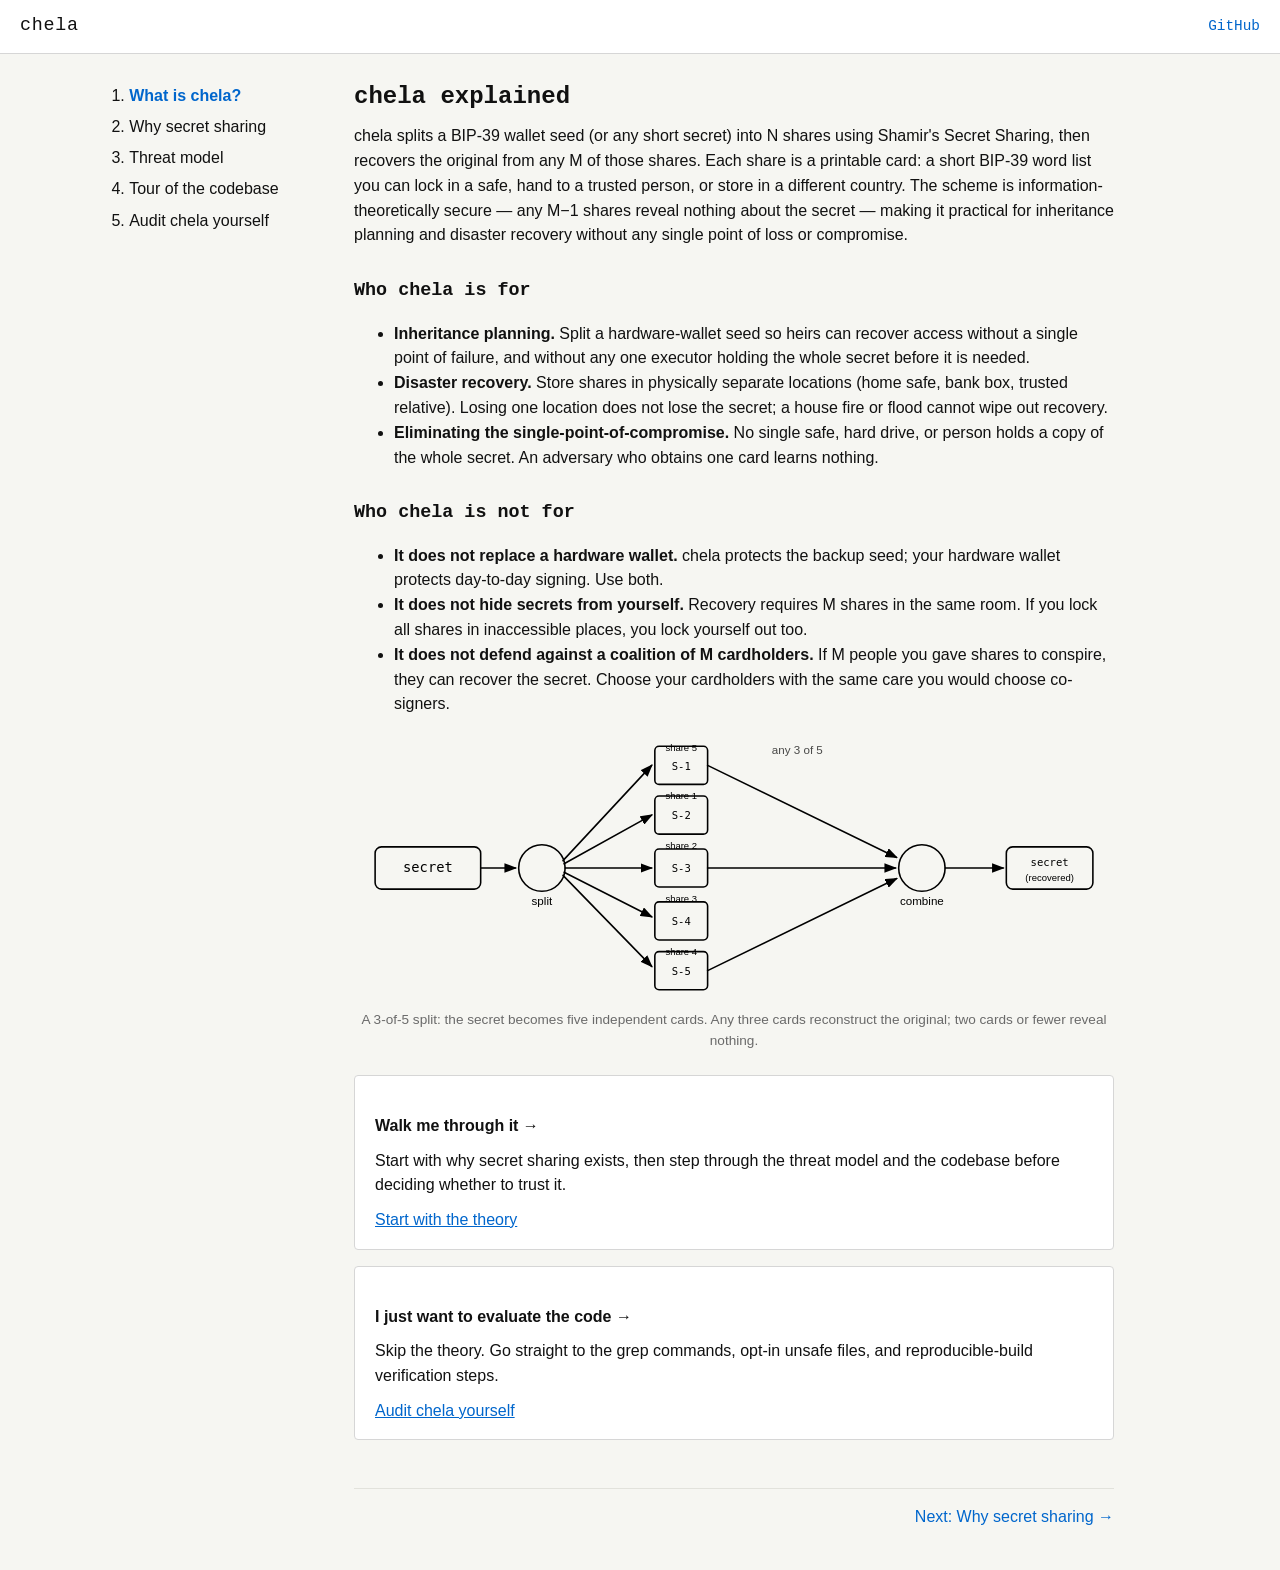
==== web/index.html @ abb9ce47 "Cleanup pass + explainer site foundation Two initiatives.  Cleanup and simplification: - Removed the" ====
<!DOCTYPE html>
<html lang="en">
<head>
  <meta charset="utf-8">
  <meta name="viewport" content="width=device-width, initial-scale=1">
  <title>chela explained</title>
  <link rel="stylesheet" href="assets/css/site.css">
</head>
<body>
  <header class="topbar">
    <a href="index.html" class="brand">chela</a>
    <a href="https://github.com/SecretSplitKit/Chela" class="repo-link">GitHub</a>
  </header>

  <div class="layout">
    <nav class="sidebar" aria-label="Table of contents">
      <button class="hamburger" aria-label="Toggle sidebar">≡</button>
      <ol>
        <li><a href="index.html">What is chela?</a></li>
        <li><a href="chapter-1-shamir.html">Why secret sharing</a></li>
        <li><a href="chapter-2-threat-model.html">Threat model</a></li>
        <li><a href="chapter-3-touring.html">Tour of the codebase</a></li>
        <li><a href="chapter-4-evaluating.html">Audit chela yourself</a></li>
      </ol>
    </nav>

    <main class="content">
      <h1>chela explained</h1>

      <p>
        chela splits a BIP-39 wallet seed (or any short secret) into N shares using
        Shamir's Secret Sharing, then recovers the original from any M of those shares.
        Each share is a printable card: a short BIP-39 word list you can lock in a safe,
        hand to a trusted person, or store in a different country.
        The scheme is information-theoretically secure — any M−1 shares reveal nothing
        about the secret — making it practical for inheritance planning and disaster
        recovery without any single point of loss or compromise.
      </p>

      <h2>Who chela is for</h2>
      <ul>
        <li>
          <strong>Inheritance planning.</strong> Split a hardware-wallet seed so heirs can
          recover access without a single point of failure, and without any one executor
          holding the whole secret before it is needed.
        </li>
        <li>
          <strong>Disaster recovery.</strong> Store shares in physically separate locations
          (home safe, bank box, trusted relative). Losing one location does not lose the
          secret; a house fire or flood cannot wipe out recovery.
        </li>
        <li>
          <strong>Eliminating the single-point-of-compromise.</strong> No single safe, hard
          drive, or person holds a copy of the whole secret. An adversary who obtains one
          card learns nothing.
        </li>
      </ul>

      <h2>Who chela is not for</h2>
      <ul>
        <li>
          <strong>It does not replace a hardware wallet.</strong> chela protects the backup
          seed; your hardware wallet protects day-to-day signing. Use both.
        </li>
        <li>
          <strong>It does not hide secrets from yourself.</strong> Recovery requires M
          shares in the same room. If you lock all shares in inaccessible places, you lock
          yourself out too.
        </li>
        <li>
          <strong>It does not defend against a coalition of M cardholders.</strong> If M
          people you gave shares to conspire, they can recover the secret. Choose your
          cardholders with the same care you would choose co-signers.
        </li>
      </ul>

      <figure>
        <img src="assets/svg/secret-to-shares.svg"
             alt="Diagram: a secret is split into five shares; any three combine back into the secret.">
        <figcaption>
          A 3-of-5 split: the secret becomes five independent cards. Any three cards
          reconstruct the original; two cards or fewer reveal nothing.
        </figcaption>
      </figure>

      <div class="card">
        <h3>Walk me through it →</h3>
        <p>
          Start with why secret sharing exists, then step through the threat model and the
          codebase before deciding whether to trust it.
        </p>
        <a href="chapter-1-shamir.html">Start with the theory</a>
      </div>

      <div class="card">
        <h3>I just want to evaluate the code →</h3>
        <p>
          Skip the theory. Go straight to the grep commands, opt-in unsafe files, and
          reproducible-build verification steps.
        </p>
        <a href="chapter-4-evaluating.html">Audit chela yourself</a>
      </div>

      <nav class="page-nav" aria-label="Pagination">
        <span class="prev"></span>
        <a class="next" href="chapter-1-shamir.html">Next: Why secret sharing →</a>
      </nav>
    </main>
  </div>

  <script src="assets/js/nav.js" defer></script>
  <script src="assets/js/permalink.js" defer></script>
</body>
</html>
---- web/assets/css/site.css ----
:root {
  --bg: #f6f6f2;
  --card: #ffffff;
  --ink: #111111;
  --muted: #6a6a6a;
  --soft: #d6d6d6;
  --hr: #e2e2dc;
  --accent: #0066cc;
  --accent-bg: #e8f1fb;
  --warn: #b35900;
  --warn-bg: #fff4d9;
  --ok: #1b6e2b;
  --ok-bg: #e6f5ea;
  --err: #a3210f;
  --err-bg: #fbe9e6;
  --mono: ui-monospace, "SF Mono", Menlo, Consolas, monospace;
  --sans: -apple-system, BlinkMacSystemFont, "Segoe UI", Roboto, sans-serif;
}

* { box-sizing: border-box; }
html, body { margin: 0; padding: 0; }
body {
  background: var(--bg);
  color: var(--ink);
  font: 16px/1.55 var(--sans);
}

/* Top bar */
.topbar {
  display: flex; justify-content: space-between; align-items: center;
  padding: 0.75rem 1.25rem;
  background: var(--card);
  border-bottom: 1px solid var(--soft);
  font-family: var(--mono);
}
.topbar .brand { font-size: 1.15rem; color: var(--ink); text-decoration: none; letter-spacing: 0.04em; }
.topbar .repo-link { color: var(--accent); text-decoration: none; font-size: 0.9rem; }
.topbar .repo-link:hover { text-decoration: underline; }

/* Layout grid */
.layout { display: grid; grid-template-columns: 220px minmax(0, 760px); gap: 1.5rem; padding: 1.5rem 1.25rem; max-width: 1100px; margin: 0 auto; }

/* Sidebar */
.sidebar { position: sticky; top: 1.5rem; align-self: start; }
.sidebar ol { margin: 0; padding-left: 1.2rem; }
.sidebar li { margin: 0.4rem 0; }
.sidebar a { color: var(--ink); text-decoration: none; }
.sidebar a:hover { color: var(--accent); text-decoration: underline; }
.sidebar a.active { color: var(--accent); font-weight: 600; }

/* Main content */
.content h1 { font-family: var(--mono); font-size: 1.5rem; margin: 0 0 0.5rem 0; }
.content h2 { font-family: var(--mono); font-size: 1.15rem; margin: 1.8rem 0 0.6rem 0; }
.content h3 { font-family: var(--sans); font-size: 1.0rem; margin: 1.4rem 0 0.4rem 0; }
.content p { margin: 0.6rem 0; }
.content a { color: var(--accent); }
.content a.src {
  font-family: var(--mono);
  font-size: 0.92em;
  background: var(--accent-bg);
  padding: 0.1em 0.35em;
  border-radius: 3px;
  text-decoration: none;
}
.content a.src:hover { text-decoration: underline; }

/* Cards */
.card { background: var(--card); border: 1px solid var(--soft); border-radius: 4px; padding: 1rem 1.25rem; margin: 1rem 0; }
.card.warn { background: var(--warn-bg); border-color: var(--warn); }
.card.ok   { background: var(--ok-bg);   border-color: var(--ok); }
.card.err  { background: var(--err-bg);  border-color: var(--err); }

/* Tables */
.content table { width: 100%; border-collapse: collapse; margin: 1rem 0; font-size: 0.95rem; }
.content th, .content td { border-bottom: 1px solid var(--hr); padding: 0.4rem 0.5rem; text-align: left; vertical-align: top; }
.content th { font-family: var(--mono); font-weight: 600; }

/* Code blocks */
.content pre { background: #fafaf6; border: 1px solid var(--hr); border-radius: 3px; padding: 0.75rem 1rem; overflow-x: auto; font-family: var(--mono); font-size: 0.9rem; }
.content code { font-family: var(--mono); font-size: 0.92em; background: #fafaf6; padding: 0.05em 0.3em; border-radius: 2px; }
.content pre code { background: none; padding: 0; }

/* SVG illustrations */
.content figure { margin: 1.5rem 0; text-align: center; }
.content figure svg, .content figure img { max-width: 100%; height: auto; }
.content figcaption { color: var(--muted); font-size: 0.85rem; margin-top: 0.4rem; }

/* Page navigation (prev/next) */
.page-nav { display: flex; justify-content: space-between; margin: 3rem 0 1rem; padding-top: 1rem; border-top: 1px solid var(--hr); }
.page-nav a { color: var(--accent); text-decoration: none; }
.page-nav a:hover { text-decoration: underline; }
.page-nav .prev::before { content: ""; }
.page-nav .next::after { content: ""; }

/* "Coming soon" inline marker (used where a chapter forward-references a page that lives in a later sub-project) */
.coming-soon { color: var(--muted); font-style: italic; }
.coming-soon::before { content: "[coming soon] "; font-style: normal; }

/* Hamburger (mobile) */
.hamburger { display: none; background: none; border: 1px solid var(--soft); border-radius: 3px; padding: 0.3rem 0.6rem; cursor: pointer; font: 1rem var(--mono); }

/* Responsive */
@media (max-width: 768px) {
  .layout { grid-template-columns: 1fr; }
  .sidebar { position: static; }
  .sidebar.collapsed { display: none; }
  .hamburger { display: inline-block; }
}

/* Mermaid. The raw flowchart source stays hidden; the static SVG fallback shows
   instead. mermaid-lazy.js swaps the two only after Mermaid loads and renders. */
pre.mermaid { background: transparent; border: none; padding: 0; text-align: center; display: none; }
img.mermaid-fallback { display: block; margin: 0 auto; max-width: 100%; }
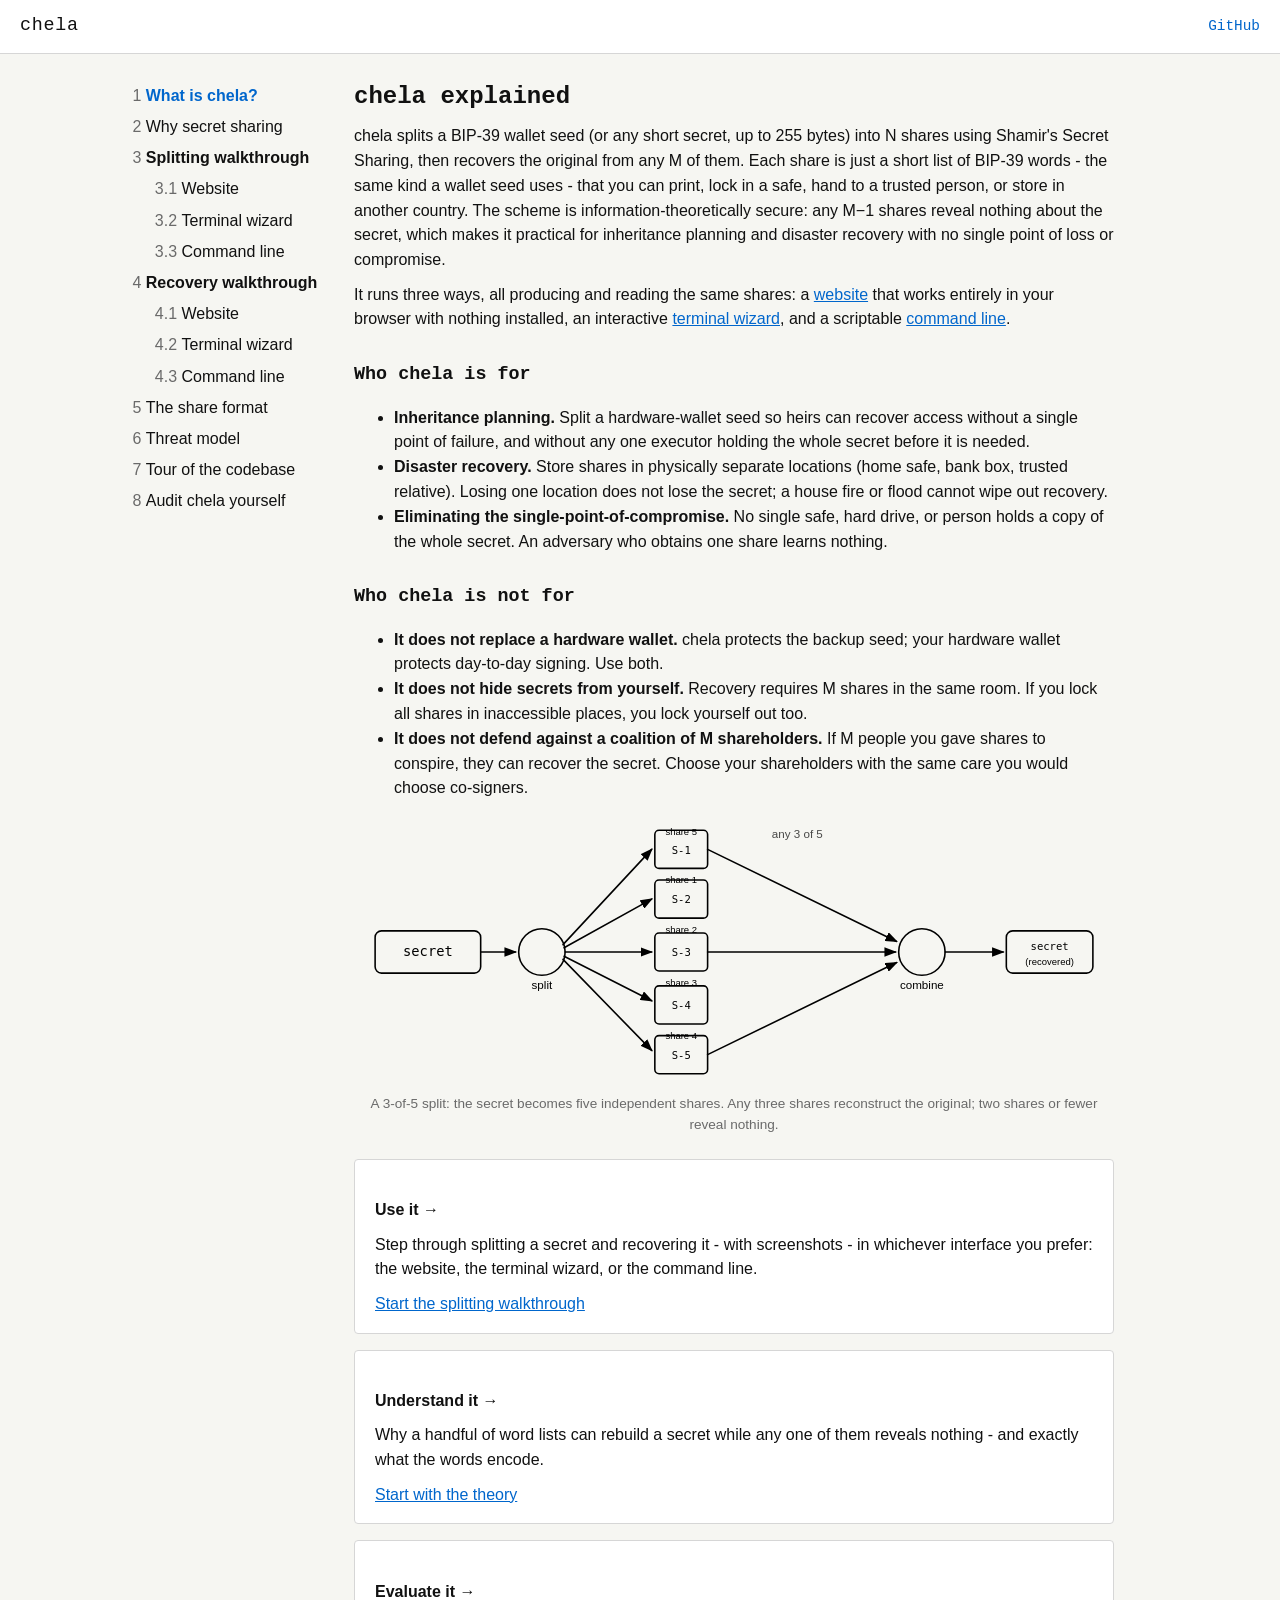
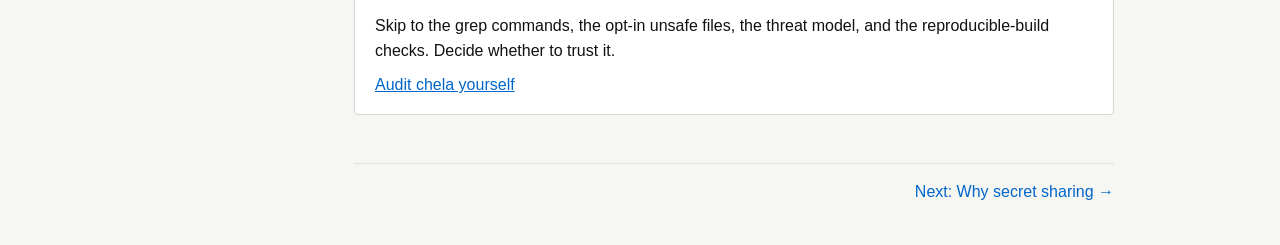
==== commit fc96f6bb: "docs(web): add CLI/TUI/website walkthroughs and the share-format chapter Expand the GitHub Pages exp" ====
--- a/web/index.html
+++ b/web/index.html
@@ -18,6 +18,21 @@
       <ol>
         <li><a href="index.html">What is chela?</a></li>
         <li><a href="chapter-1-shamir.html">Why secret sharing</a></li>
+        <li><span class="group">Splitting walkthrough</span>
+          <ol>
+            <li><a href="split-web.html">Website</a></li>
+            <li><a href="split-tui.html">Terminal wizard</a></li>
+            <li><a href="split-cli.html">Command line</a></li>
+          </ol>
+        </li>
+        <li><span class="group">Recovery walkthrough</span>
+          <ol>
+            <li><a href="recover-web.html">Website</a></li>
+            <li><a href="recover-tui.html">Terminal wizard</a></li>
+            <li><a href="recover-cli.html">Command line</a></li>
+          </ol>
+        </li>
+        <li><a href="the-share-format.html">The share format</a></li>
         <li><a href="chapter-2-threat-model.html">Threat model</a></li>
         <li><a href="chapter-3-touring.html">Tour of the codebase</a></li>
         <li><a href="chapter-4-evaluating.html">Audit chela yourself</a></li>
@@ -28,13 +43,20 @@
       <h1>chela explained</h1>
 
       <p>
-        chela splits a BIP-39 wallet seed (or any short secret) into N shares using
-        Shamir's Secret Sharing, then recovers the original from any M of those shares.
-        Each share is a printable card: a short BIP-39 word list you can lock in a safe,
-        hand to a trusted person, or store in a different country.
-        The scheme is information-theoretically secure — any M−1 shares reveal nothing
-        about the secret — making it practical for inheritance planning and disaster
-        recovery without any single point of loss or compromise.
+        chela splits a BIP-39 wallet seed (or any short secret, up to 255 bytes) into N
+        shares using Shamir's Secret Sharing, then recovers the original from any M of
+        them. Each share is just a short list of BIP-39 words - the same kind a wallet seed
+        uses - that you can print, lock in a safe, hand to a trusted person, or store in
+        another country. The scheme is information-theoretically secure: any M−1 shares
+        reveal nothing about the secret, which makes it practical for inheritance planning
+        and disaster recovery with no single point of loss or compromise.
+      </p>
+
+      <p>
+        It runs three ways, all producing and reading the same shares: a
+        <a href="split-web.html">website</a> that works entirely in your browser with
+        nothing installed, an interactive <a href="split-tui.html">terminal wizard</a>, and
+        a scriptable <a href="split-cli.html">command line</a>.
       </p>
 
       <h2>Who chela is for</h2>
@@ -52,7 +74,7 @@
         <li>
           <strong>Eliminating the single-point-of-compromise.</strong> No single safe, hard
           drive, or person holds a copy of the whole secret. An adversary who obtains one
-          card learns nothing.
+          share learns nothing.
         </li>
       </ul>
 
@@ -68,9 +90,9 @@
           yourself out too.
         </li>
         <li>
-          <strong>It does not defend against a coalition of M cardholders.</strong> If M
+          <strong>It does not defend against a coalition of M shareholders.</strong> If M
           people you gave shares to conspire, they can recover the secret. Choose your
-          cardholders with the same care you would choose co-signers.
+          shareholders with the same care you would choose co-signers.
         </li>
       </ul>
 
@@ -78,25 +100,35 @@
         <img src="assets/svg/secret-to-shares.svg"
              alt="Diagram: a secret is split into five shares; any three combine back into the secret.">
         <figcaption>
-          A 3-of-5 split: the secret becomes five independent cards. Any three cards
-          reconstruct the original; two cards or fewer reveal nothing.
+          A 3-of-5 split: the secret becomes five independent shares. Any three shares
+          reconstruct the original; two shares or fewer reveal nothing.
         </figcaption>
       </figure>
 
       <div class="card">
-        <h3>Walk me through it →</h3>
+        <h3>Use it →</h3>
         <p>
-          Start with why secret sharing exists, then step through the threat model and the
-          codebase before deciding whether to trust it.
+          Step through splitting a secret and recovering it - with screenshots - in
+          whichever interface you prefer: the website, the terminal wizard, or the command
+          line.
+        </p>
+        <a href="split-web.html">Start the splitting walkthrough</a>
+      </div>
+
+      <div class="card">
+        <h3>Understand it →</h3>
+        <p>
+          Why a handful of word lists can rebuild a secret while any one of them reveals
+          nothing - and exactly what the words encode.
         </p>
         <a href="chapter-1-shamir.html">Start with the theory</a>
       </div>
 
       <div class="card">
-        <h3>I just want to evaluate the code →</h3>
+        <h3>Evaluate it →</h3>
         <p>
-          Skip the theory. Go straight to the grep commands, opt-in unsafe files, and
-          reproducible-build verification steps.
+          Skip to the grep commands, the opt-in unsafe files, the threat model, and the
+          reproducible-build checks. Decide whether to trust it.
         </p>
         <a href="chapter-4-evaluating.html">Audit chela yourself</a>
       </div>
--- a/web/assets/css/site.css
+++ b/web/assets/css/site.css
@@ -40,13 +40,18 @@
 /* Layout grid */
 .layout { display: grid; grid-template-columns: 220px minmax(0, 760px); gap: 1.5rem; padding: 1.5rem 1.25rem; max-width: 1100px; margin: 0 auto; }
 
-/* Sidebar */
+/* Sidebar. Hierarchical numbering (1, 2, 3, 3.1, 3.2 ...) via nested CSS counters:
+   every <ol> resets `sec`, every <li> increments it, and counters(sec, ".") prints
+   the full chain so sub-pages read as 3.1, 3.2, and so on. */
 .sidebar { position: sticky; top: 1.5rem; align-self: start; }
-.sidebar ol { margin: 0; padding-left: 1.2rem; }
-.sidebar li { margin: 0.4rem 0; }
+.sidebar ol { margin: 0; padding-left: 1.4rem; list-style: none; counter-reset: sec; }
+.sidebar ol ol { margin: 0.3rem 0; }
+.sidebar li { margin: 0.4rem 0; counter-increment: sec; }
+.sidebar li::before { content: counters(sec, ".") " "; color: var(--muted); font-variant-numeric: tabular-nums; }
 .sidebar a { color: var(--ink); text-decoration: none; }
 .sidebar a:hover { color: var(--accent); text-decoration: underline; }
 .sidebar a.active { color: var(--accent); font-weight: 600; }
+.sidebar .group { color: var(--ink); font-weight: 600; }
 
 /* Main content */
 .content h1 { font-family: var(--mono); font-size: 1.5rem; margin: 0 0 0.5rem 0; }
@@ -85,6 +90,14 @@
 .content figure svg, .content figure img { max-width: 100%; height: auto; }
 .content figcaption { color: var(--muted); font-size: 0.85rem; margin-top: 0.4rem; }
 
+/* Screenshots (CLI/TUI/website walkthroughs) get a frame so the capture edge is clear. */
+.content figure img.shot { border: 1px solid var(--soft); border-radius: 5px; box-shadow: 0 1px 3px rgba(0,0,0,0.08); }
+
+/* Numbered walkthrough steps. */
+.content .step { margin: 1.6rem 0; }
+.content .step > h3 { margin-top: 0; }
+.content .step-num { font-family: var(--mono); color: var(--accent); font-weight: 600; margin-right: 0.4rem; }
+
 /* Page navigation (prev/next) */
 .page-nav { display: flex; justify-content: space-between; margin: 3rem 0 1rem; padding-top: 1rem; border-top: 1px solid var(--hr); }
 .page-nav a { color: var(--accent); text-decoration: none; }
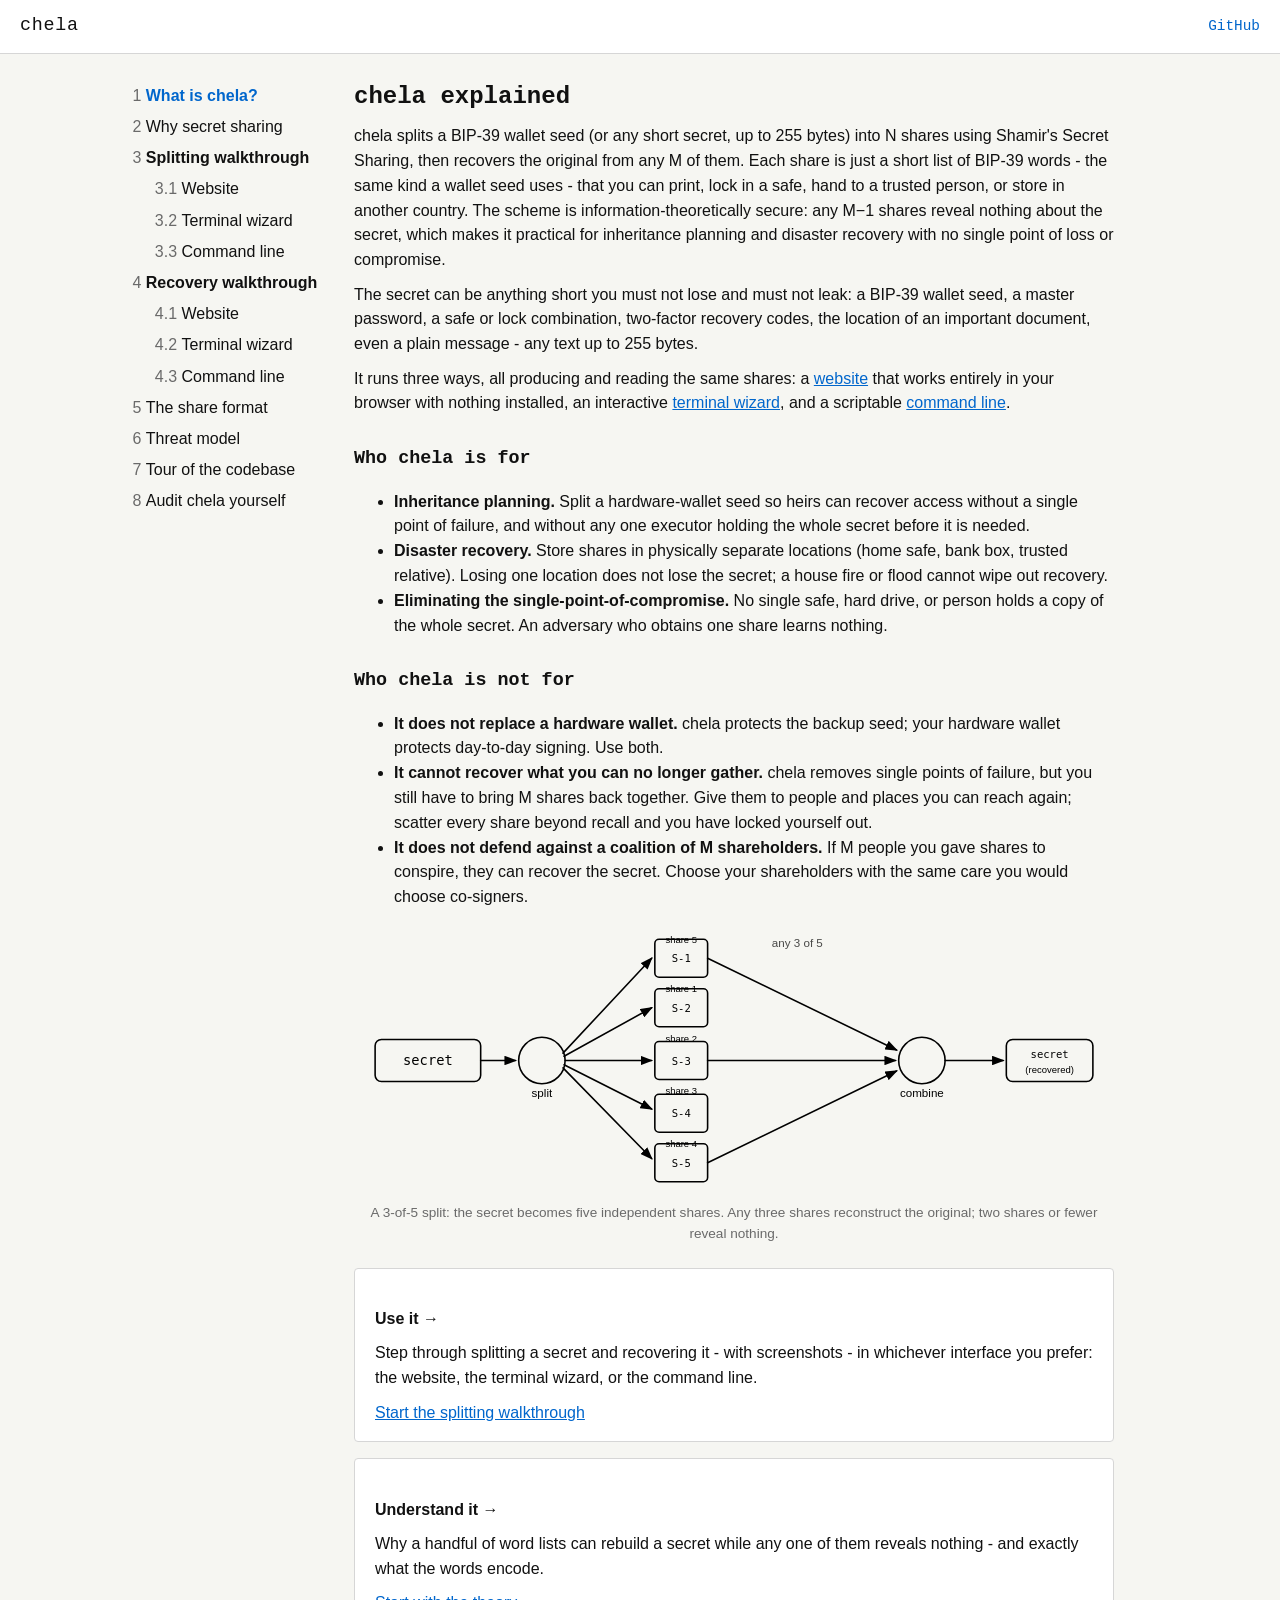
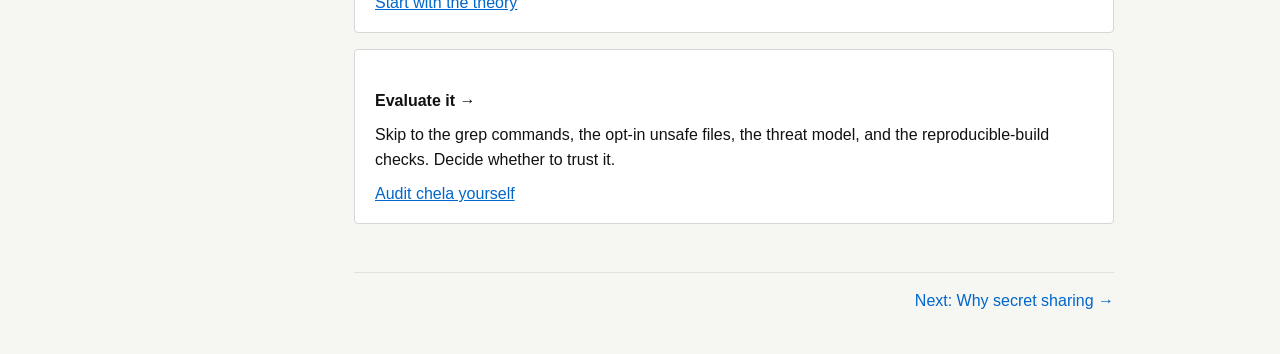
==== commit a96199e6: "docs(web): correct copy and fix source links per review - chapter-1: drop the false "GPU grinds 2^12" ====
--- a/web/index.html
+++ b/web/index.html
@@ -53,6 +53,13 @@
       </p>
 
       <p>
+        The secret can be anything short you must not lose and must not leak: a BIP-39
+        wallet seed, a master password, a safe or lock combination, two-factor recovery
+        codes, the location of an important document, even a plain message - any text up to
+        255 bytes.
+      </p>
+
+      <p>
         It runs three ways, all producing and reading the same shares: a
         <a href="split-web.html">website</a> that works entirely in your browser with
         nothing installed, an interactive <a href="split-tui.html">terminal wizard</a>, and
@@ -85,9 +92,10 @@
           seed; your hardware wallet protects day-to-day signing. Use both.
         </li>
         <li>
-          <strong>It does not hide secrets from yourself.</strong> Recovery requires M
-          shares in the same room. If you lock all shares in inaccessible places, you lock
-          yourself out too.
+          <strong>It cannot recover what you can no longer gather.</strong> chela removes
+          single points of failure, but you still have to bring M shares back together. Give
+          them to people and places you can reach again; scatter every share beyond recall
+          and you have locked yourself out.
         </li>
         <li>
           <strong>It does not defend against a coalition of M shareholders.</strong> If M
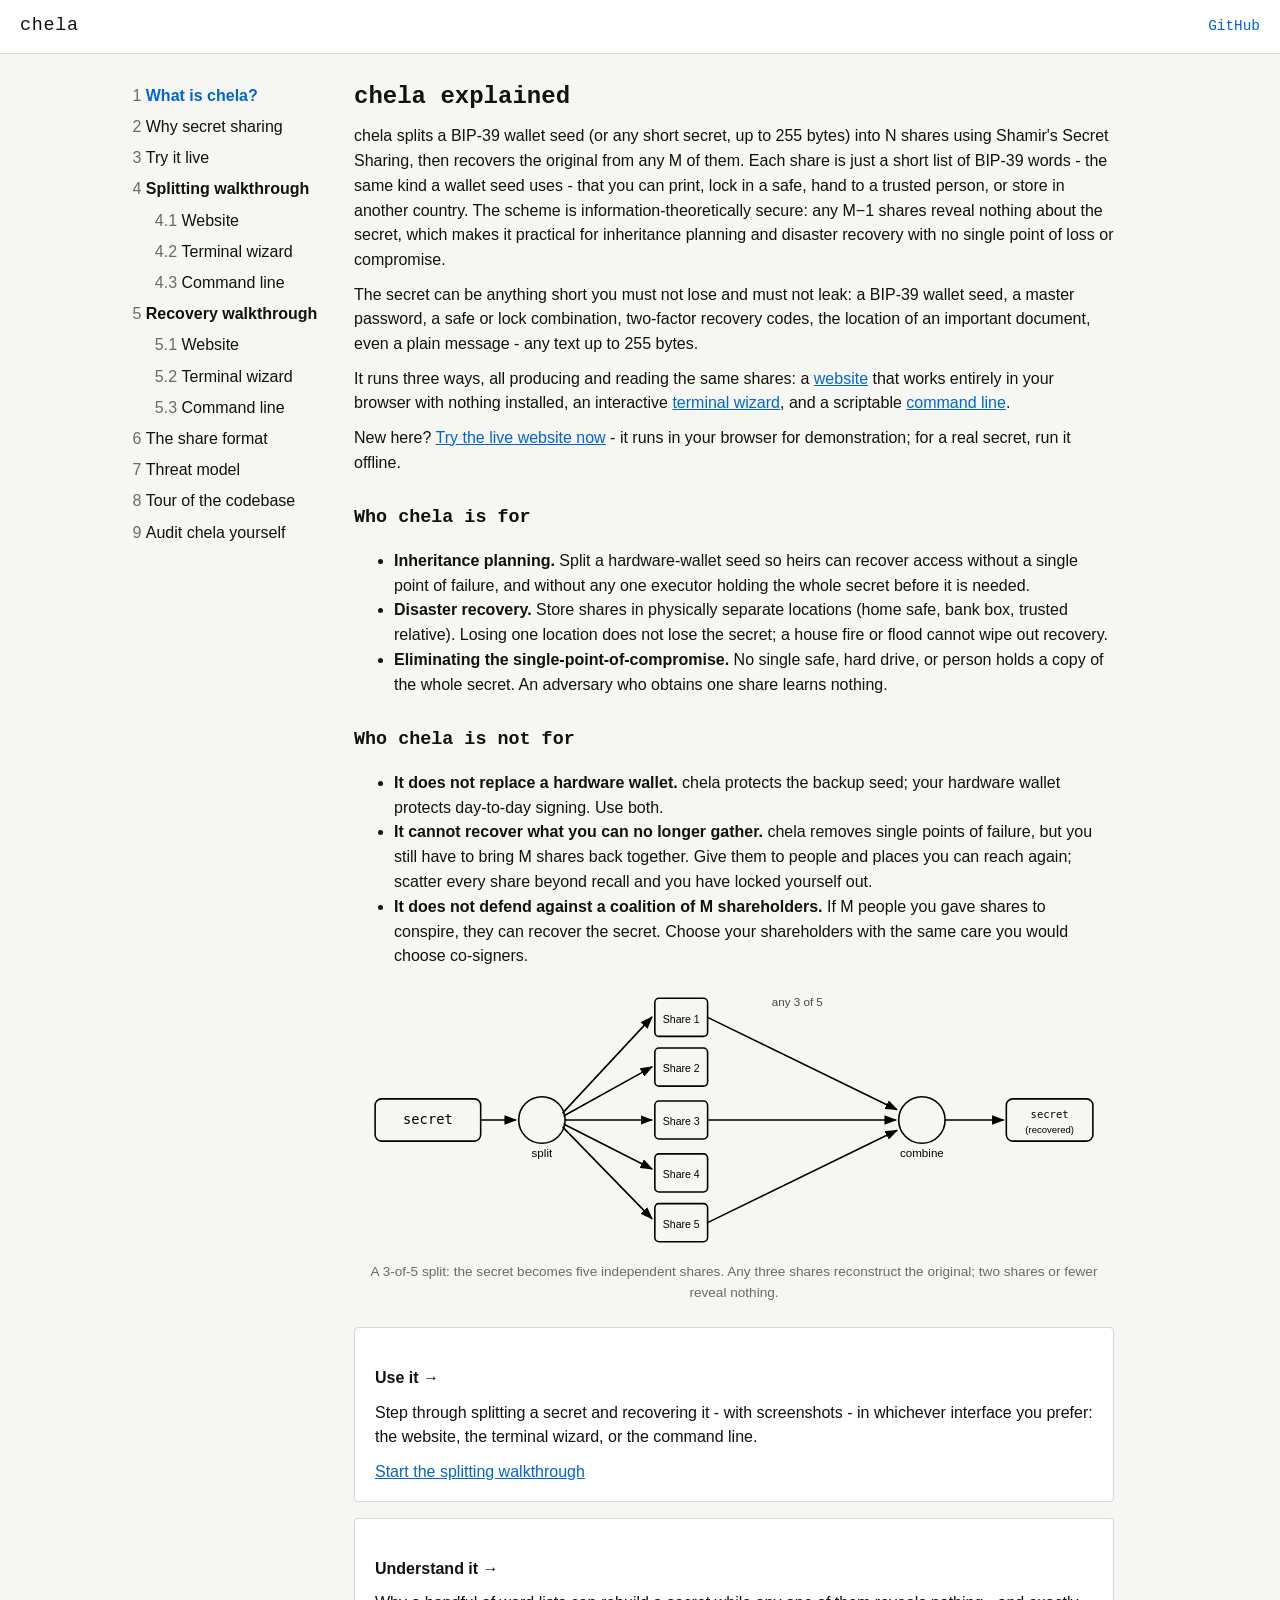
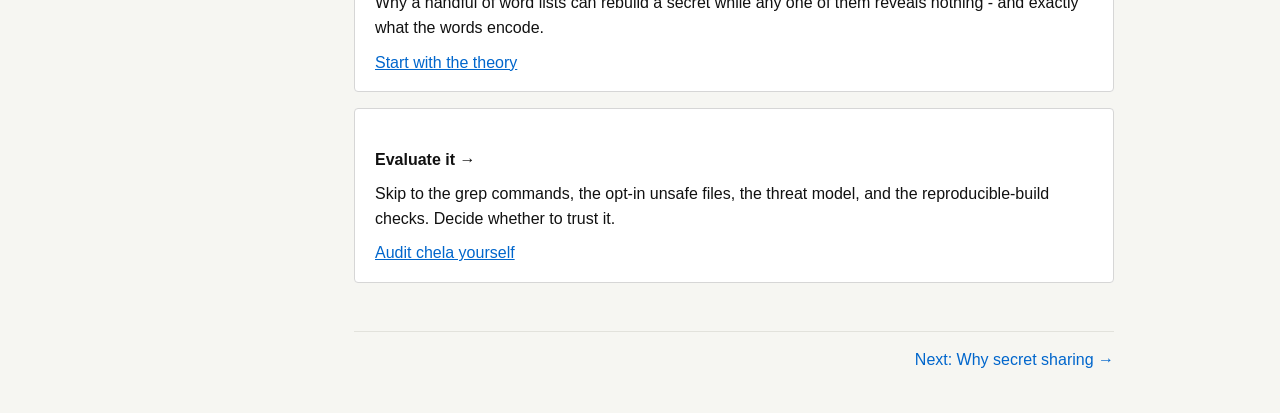
==== commit 6145c626: "docs(web): add a "Try it live" page embedding the real app (demo only) A new top-level page embeds t" ====
--- a/web/index.html
+++ b/web/index.html
@@ -18,6 +18,7 @@
       <ol>
         <li><a href="index.html">What is chela?</a></li>
         <li><a href="chapter-1-shamir.html">Why secret sharing</a></li>
+        <li><a href="try-it-live.html">Try it live</a></li>
         <li><span class="group">Splitting walkthrough</span>
           <ol>
             <li><a href="split-web.html">Website</a></li>
@@ -64,6 +65,11 @@
         <a href="split-web.html">website</a> that works entirely in your browser with
         nothing installed, an interactive <a href="split-tui.html">terminal wizard</a>, and
         a scriptable <a href="split-cli.html">command line</a>.
+      </p>
+
+      <p>
+        New here? <a href="try-it-live.html">Try the live website now</a> - it runs in your
+        browser for demonstration; for a real secret, run it offline.
       </p>
 
       <h2>Who chela is for</h2>
--- a/web/assets/css/site.css
+++ b/web/assets/css/site.css
@@ -93,6 +93,12 @@
 /* Screenshots (CLI/TUI/website walkthroughs) get a frame so the capture edge is clear. */
 .content figure img.shot { border: 1px solid var(--soft); border-radius: 5px; box-shadow: 0 1px 3px rgba(0,0,0,0.08); }
 
+/* "Try it live" demo banner + embedded app frame. */
+.demo-banner { background: var(--warn-bg); border: 2px solid var(--warn); border-radius: 6px; padding: 1rem 1.25rem; margin: 1rem 0 1.5rem; }
+.demo-banner h2 { color: var(--warn); margin: 0 0 0.4rem; font-family: var(--mono); font-size: 1.15rem; }
+.demo-banner p { margin: 0.4rem 0; }
+.demo-frame { width: 100%; height: 780px; border: 1px solid var(--soft); border-radius: 6px; background: #fff; }
+
 /* Numbered walkthrough steps. */
 .content .step { margin: 1.6rem 0; }
 .content .step > h3 { margin-top: 0; }
